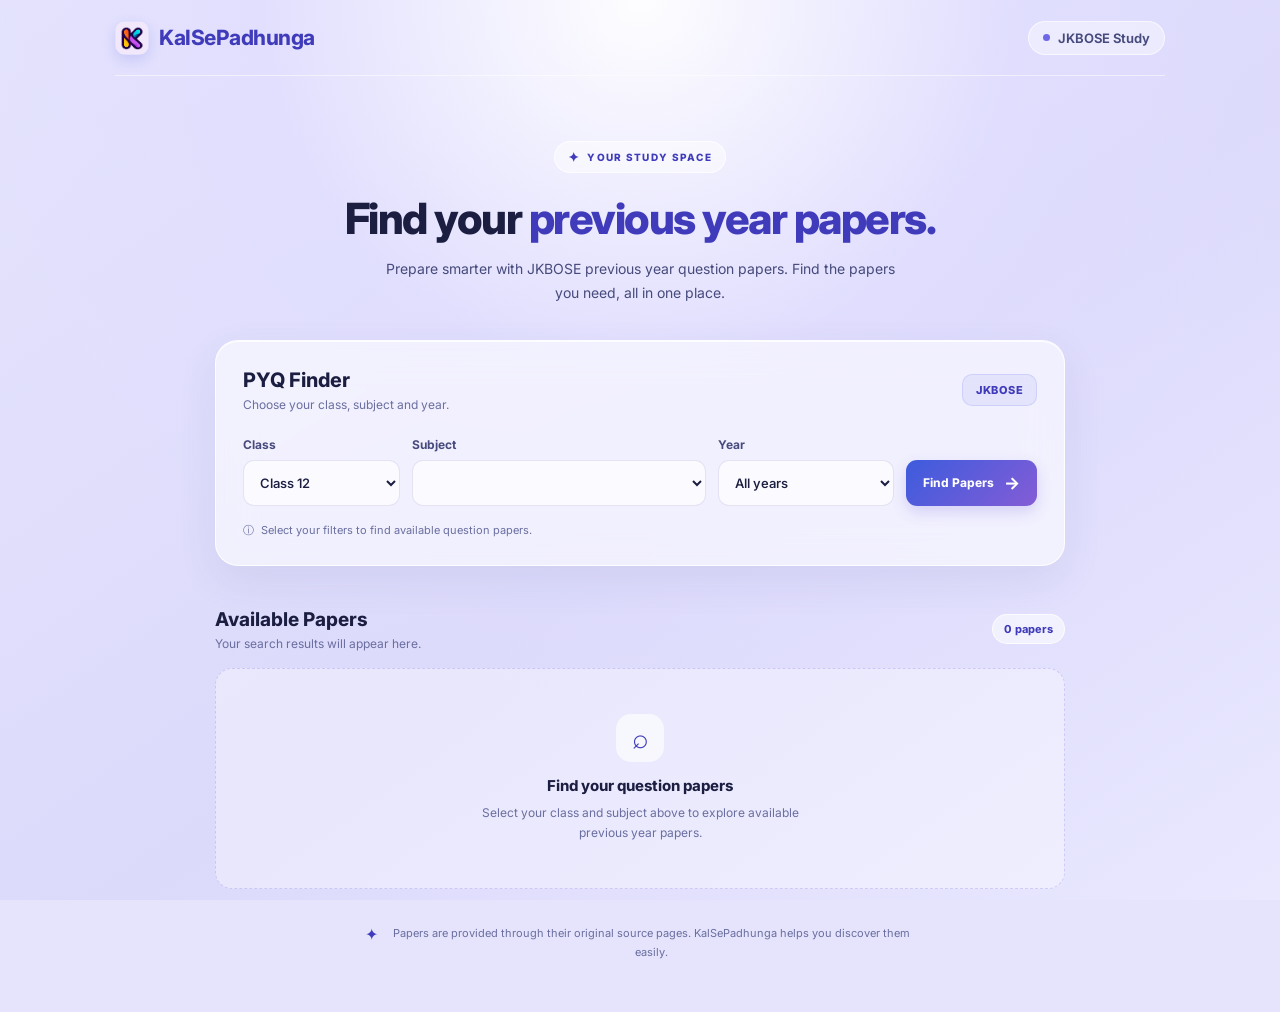
==== kalsepadhunga/index.html @ 2683ca88 "Add files via upload" ====
<!DOCTYPE html>
<html lang="en-IN">
<head>
    <meta charset="UTF-8">
    <meta name="viewport" content="width=device-width, initial-scale=1.0">

    <!-- Primary SEO -->
    <title>KalSePadhunga | JKBOSE Previous Year Question Papers</title>

    <meta
        name="description"
        content="Find JKBOSE Class 11 and Class 12 previous year question papers easily. Explore question papers by class, subject and year with KalSePadhunga."
    >

    <meta name="robots" content="index, follow">
    <meta name="theme-color" content="#e5e4fc">
    <meta name="application-name" content="KalSePadhunga">

    <link rel="canonical" href="https://kalsepadhunga.netlify.app/">

    <!-- Open Graph / Social Sharing -->
    <meta property="og:type" content="website">
    <meta property="og:site_name" content="KalSePadhunga">
    <meta
        property="og:title"
        content="KalSePadhunga | JKBOSE Previous Year Question Papers"
    >
    <meta
        property="og:description"
        content="Find JKBOSE previous year question papers by class, subject and year. Your papers, all in one place."
    >
    <meta property="og:image" content="https://kalsepadhunga.netlify.app/assets/logo.png">
    <meta property="og:image:alt" content="KalSePadhunga - JKBOSE PYQ Finder">

    <!-- Twitter Card -->
    <meta name="twitter:card" content="summary">
    <meta
        name="twitter:title"
        content="KalSePadhunga | JKBOSE PYQ Finder"
    >
    <meta
        name="twitter:description"
        content="Find JKBOSE previous year question papers easily with KalSePadhunga."
    >
    <meta name="twitter:image" content="https://kalsepadhunga.netlify.app/assets/logo.png">

    <!-- Favicons -->
    <link rel="icon" href="assets/favicon_io/favicon.ico" sizes="any">
    <link
        rel="icon"
        type="image/png"
        sizes="16x16"
        href="assets/favicon_io/favicon-16x16.png"
    >
    <link
        rel="icon"
        type="image/png"
        sizes="32x32"
        href="assets/favicon_io/favicon-32x32.png"
    >
    <link
        rel="apple-touch-icon"
        sizes="180x180"
        href="assets/favicon_io/apple-touch-icon.png"
    >
    <!-- <link rel="manifest" href="assets/favicon_io/site.webmanifest"> -->

    <!-- Android icons are referenced through site.webmanifest -->

    <!-- Fonts -->
    <link rel="preconnect" href="https://fonts.googleapis.com">
    <link rel="preconnect" href="https://fonts.gstatic.com" crossorigin>

    <link
        href="https://fonts.googleapis.com/css2?family=Inter:wght@400;500;600;700;800&display=swap"
        rel="stylesheet"
    >

    <!-- Stylesheet -->
    <link rel="stylesheet" href="css/style.css">

</head>

<body>

    <main class="study-page">

        <!-- Header -->
        <header class="study-header">

            <a href="index.html" class="study-brand" aria-label="KalSePadhunga Home">
                <span class="brand-mark">
                    <img
                        src="assets/logo.png"
                        alt="KalSePadhunga Logo"
                        width="32"
                        height="32" 
                    />
                </span>
                <span>KalSePadhunga</span>
            </a>

            <div class="study-header-label">
                <span class="header-dot"></span>
                JKBOSE Study
            </div>

        </header>


        <!-- Main Content -->
        <section class="study-container">

            <!-- Intro -->
            <div class="study-intro">

                <div class="study-eyebrow">
                    <span class="eyebrow-icon">✦</span>
                    YOUR STUDY SPACE
                </div>

                <h1>
                    Find your <span>previous year papers.</span>
                </h1>

                <p>
                    Prepare smarter with JKBOSE previous year question papers.
                    Find the papers you need, all in one place.
                </p>

            </div>


            <!-- Finder -->
            <section class="finder-card" aria-labelledby="finderTitle">

                <div class="finder-heading">

                    <div>
                        <h2 id="finderTitle">PYQ Finder</h2>
                        <p>Choose your class, subject and year.</p>
                    </div>

                    <div class="board-badge">
                        JKBOSE
                    </div>

                </div>


                <form id="pyqForm" class="finder-form">

                    <div class="filter-group">
                        <label for="classFilter">Class</label>

                        <select id="classFilter" required>
                            <option value="12" selected>Class 12</option>
                            <option value="11">Class 11</option>
                        </select>
                    </div>


                    <div class="filter-group subject-filter">
                        <label for="subjectFilter">Subject</label>

                        <select id="subjectFilter">
                            <option value="All">All</option>
                        </select>
                    </div>


                    <div class="filter-group">
                        <label for="yearFilter">Year</label>

                        <select id="yearFilter">
                            <option value="">All years</option>
                        </select>
                    </div>


                    <button
                        type="submit"
                        id="searchButton"
                        class="search-button"
                    >
                        <span class="search-button-text">Find Papers</span>
                        <span class="search-arrow">→</span>
                    </button>

                </form>


                <div class="finder-note">
                    <span>ⓘ</span>
                    Select your filters to find available question papers.
                </div>

            </section>


            <!-- Results -->
            <section
                class="results-section"
                aria-labelledby="resultsTitle"
            >

                <div class="results-header">

                    <div>
                        <h2 id="resultsTitle">Available Papers</h2>
                        <p id="resultsSubtitle">
                            Your search results will appear here.
                        </p>
                    </div>

                    <span
                        id="resultsCount"
                        class="results-count"
                    >
                        0 papers
                    </span>

                </div>


                <div
                    id="resultsContainer"
                    class="results-container"
                    aria-live="polite"
                    aria-atomic="false"
                >

                    <div class="empty-state">

                        <div class="empty-icon">⌕</div>

                        <h3>Find your question papers</h3>

                        <p>
                            Select your class and subject above to explore
                            available previous year papers.
                        </p>

                    </div>

                </div>

            </section>


            <!-- Footer note -->
            <div class="study-footer-note">

                <span>✦</span>

                <p>
                    Papers are provided through their original source pages.
                    KalSePadhunga helps you discover them easily.
                </p>

            </div>

        </section>

    </main>


    <!-- JavaScript -->
    <script src="js/app.js" defer></script>

</body>
</html>
---- kalsepadhunga/css/style.css ----
/* Predictable sizing prevents padding/borders from increasing element width. */
*,
*::before,
*::after {
    box-sizing: border-box;
}

html,
body {
    width: 100%;
    max-width: 100%;
    margin: 0;
    overflow-x: clip;
}

html,
body,
button,
input,
select,
textarea {
    font-family: 'Inter', sans-serif;
}

body {
    min-height: 100vh;
    font-weight: 400;
    color: var(--text-primary, #252743);

    /* Keep the lavender background fixed to the viewport while content scrolls. */
    background:
        radial-gradient(
            circle at 50% 0%,
            rgba(255,255,255,0.95) 0%,
            rgba(225,222,255,0.65) 34%,
            transparent 68%
        ),
        linear-gradient(
            145deg,
            #e5e4fc,
            #dcdafb 55%,
            #e9e8ff
        );
    background-repeat: no-repeat;
    background-position: center top;
    background-size: cover;
    background-attachment: fixed;
    background-color: #e5e4fc;
}

/* ============================================================
DERAGLE THEME VARIABLES
Only variables used by Study Page
============================================================ */

:root {
    --text-primary: hsl(235 42% 18%);
    --text-secondary: hsl(235 28% 38%);
    --text-muted: hsl(235 22% 52%);

    --brand-text: hsl(242 52% 48%);

    --primary: hsl(228 65% 55%);

    --gradient-btn:
        linear-gradient(
            135deg,
            hsl(228 70% 55%),
            hsl(260 60% 60%)
        );
}


/* ============================================================
DERAGLE — STUDY PAGE
Lavender Glass Theme
============================================================ */

.study-page {
    min-height: 100vh;
    width: 100%;
    max-width: 100%;
    min-width: 0;
    padding: 0 20px 50px;
    overflow-x: clip;
}


/* HEADER */

.study-header {
    max-width: 1050px;
    margin: auto;
    min-height: 76px;

    display: flex;
    align-items: center;
    justify-content: space-between;

    border-bottom: 1px solid rgba(255,255,255,0.55);
}

.study-brand {
    display: flex;
    align-items: center;
    gap: 10px;

    color: var(--brand-text, #5964e8);
    font-size: 21px;
    font-weight: 750;
    text-decoration: none;
    letter-spacing: -0.5px;
}

.brand-mark {
    width: 34px;
    height: 34px;

    display: grid;
    place-items: center;

    color: white;
    font-size: 19px;
    font-weight: 800;

    border-radius: 11px;
    /* background: var(--gradient-btn, linear-gradient(135deg, #5964e8, #7657e8)); */

    border: 1px solid var(--gradient-btn);

    overflow: hidden;
    box-shadow: 0 5px 13px rgba(89,100,232,0.20);
}

.study-header-label {
    display: flex;
    align-items: center;
    gap: 8px;

    padding: 8px 14px;

    color: var(--text-secondary, #555b80);
    font-size: 13px;
    font-weight: 650;

    background: rgba(255,255,255,0.42);
    border: 1px solid rgba(255,255,255,0.65);
    border-radius: 30px;
}

.header-dot {
    width: 7px;
    height: 7px;
    border-radius: 50%;
    background: #6d67e8;
}


/* MAIN CONTAINER */

.study-container {
    max-width: 850px;
    margin: 0 auto;
}


/* INTRO */

.study-intro {
    padding: 65px 0 34px;
    text-align: center;
}

.study-eyebrow {
    display: inline-flex;
    align-items: center;
    gap: 7px;

    padding: 7px 13px;

    color: var(--brand-text, #5964e8);
    font-size: 10px;
    font-weight: 800;
    letter-spacing: 1.3px;

    background: rgba(255,255,255,0.48);
    border: 1px solid rgba(255,255,255,0.75);
    border-radius: 30px;
}

.eyebrow-icon {
    font-size: 13px;
}

.study-intro h1 {
    margin: 20px 0 12px;

    color: var(--text-primary, #252743);
    font-size: clamp(30px, 5vw, 43px);
    line-height: 1.2;
    font-weight: 800;
    letter-spacing: -1.5px;
}

.study-intro h1 span {
    color: var(--brand-text, #5964e8);
}

.study-intro p {
    max-width: 510px;
    margin: auto;

    color: var(--text-secondary, #555b80);
    font-size: 14px;
    line-height: 1.75;
}


/* FINDER CARD */

.finder-card {
    padding: 27px;

    background: rgba(255,255,255,0.57);
    border: 1px solid rgba(255,255,255,0.82);
    border-radius: 23px;

    box-shadow:
        0 15px 40px rgba(70,76,140,0.09),
        inset 0 1px 0 rgba(255,255,255,0.8);

    backdrop-filter: blur(18px);
    -webkit-backdrop-filter: blur(18px);
}

.finder-heading {
    min-width: 0;
    display: flex;
    align-items: center;
    justify-content: space-between;
    gap: 15px;

    margin-bottom: 25px;
}

.finder-heading h2 {
    margin: 0 0 5px;

    color: var(--text-primary, #252743);
    font-size: 20px;
    font-weight: 750;
}

.finder-heading p {
    margin: 0;

    color: var(--text-muted, #777b9b);
    font-size: 12px;
}

.board-badge {
    padding: 8px 13px;

    color: var(--brand-text, #5964e8);
    font-size: 11px;
    font-weight: 800;
    letter-spacing: 0.5px;

    background: rgba(89,100,232,0.09);
    border: 1px solid rgba(89,100,232,0.16);
    border-radius: 10px;
}


/* FILTERS */

.finder-form {
    display: grid;
    grid-template-columns: minmax(0, 0.8fr) minmax(0, 1.5fr) minmax(0, 0.9fr) auto;
    min-width: 0;
    align-items: end;
    gap: 12px;
}

.filter-group {
    display: flex;
    flex-direction: column;
    gap: 8px;
    min-width: 0;
}

.filter-group label {
    color: var(--text-secondary, #555b80);
    font-size: 12px;
    font-weight: 700;
}

.filter-group select,
.filter-group input {
    width: 100%;
    max-width: 100%;
    height: 46px;
    min-width: 0;

    padding: 0 12px;

    color: var(--text-primary, #252743);
    font-family: inherit;
    font-size: 13px;
    font-weight: 550;

    background: rgba(255,255,255,0.68);
    border: 1px solid rgba(120,117,190,0.18);
    border-radius: 11px;
    outline: none;

    transition: 0.2s ease;
}

.filter-group select {
    cursor: pointer;
}

.filter-group input::placeholder {
    color: var(--text-muted, #8588a5);
}

.filter-group select:focus,
.filter-group input:focus {
    border-color: rgba(89,100,232,0.55);
    box-shadow: 0 0 0 3px rgba(89,100,232,0.08);
    background: rgba(255,255,255,0.9);
}


/* SEARCH BUTTON */

.search-button {
    height: 46px;
    padding: 0 17px;

    display: flex;
    align-items: center;
    justify-content: center;
    gap: 10px;

    color: white;
    font-family: inherit;
    font-size: 12px;
    font-weight: 750;
    white-space: nowrap;

    background: var(--gradient-btn, linear-gradient(135deg, #5964e8, #7657e8));
    border: none;
    border-radius: 11px;

    cursor: pointer;
    box-shadow: 0 6px 15px rgba(89,76,220,0.20);

    transition: 0.2s ease;
}

.search-button:hover {
    transform: translateY(-2px);
    box-shadow: 0 9px 19px rgba(89,76,220,0.27);
}

.search-button:disabled {
    opacity: 0.65;
    cursor: wait;
    transform: none;
}

.search-arrow {
    font-size: 17px;
}


/* FINDER NOTE */

.finder-note {
    display: flex;
    align-items: center;
    gap: 7px;

    margin-top: 17px;

    color: var(--text-muted, #777b9b);
    font-size: 11px;
}


/* RESULTS */

.results-section {
    margin-top: 42px;
}

.results-header {
    min-width: 0;
    display: flex;
    align-items: center;
    justify-content: space-between;
    gap: 15px;

    margin-bottom: 17px;
}

.results-header h2 {
    margin: 0 0 5px;

    color: var(--text-primary, #252743);
    font-size: 19px;
    font-weight: 750;
}

.results-header p {
    margin: 0;

    color: var(--text-muted, #777b9b);
    font-size: 12px;
}

.results-count {
    padding: 7px 11px;

    color: var(--brand-text, #5964e8);
    font-size: 11px;
    font-weight: 750;
    white-space: nowrap;

    background: rgba(255,255,255,0.55);
    border: 1px solid rgba(255,255,255,0.78);
    border-radius: 30px;
}


/* RESULT CARD */

.results-container {
    width: 100%;
    min-width: 0;
    display: flex;
    flex-direction: column;
    gap: 12px;
}

.paper-card {
    width: 100%;
    min-width: 0;
    display: flex;
    align-items: center;
    justify-content: space-between;
    gap: 15px;

    padding: 17px 19px;

    background: rgba(255,255,255,0.61);
    border: 1px solid rgba(255,255,255,0.82);
    border-radius: 16px;

    box-shadow: 0 6px 18px rgba(70,76,140,0.055);

    transition: 0.2s ease;
}

.paper-card:hover {
    transform: translateY(-2px);
    border-color: rgba(126,112,230,0.35);
    box-shadow: 0 10px 23px rgba(70,76,140,0.10);
}

.paper-info {
    min-width: 0;
    overflow-wrap: anywhere;
}

.paper-subject {
    margin: 0 0 9px;

    color: var(--text-primary, #252743);
    font-size: 15px;
    font-weight: 750;
}

.paper-meta {
    display: flex;
    align-items: center;
    flex-wrap: wrap;
    gap: 7px;
}

.paper-meta span {
    padding: 5px 9px;

    color: var(--text-secondary, #555b80);
    font-size: 10px;
    font-weight: 650;

    background: rgba(89,100,232,0.07);
    border: 1px solid rgba(89,100,232,0.10);
    border-radius: 7px;
}

.paper-year {
    color: var(--brand-text, #5964e8) !important;
    background: rgba(89,100,232,0.12) !important;
}

.view-paper-button {
    flex-shrink: 0;

    padding: 10px 14px;

    display: inline-flex;
    align-items: center;
    gap: 8px;

    color: var(--brand-text, #5964e8);
    font-size: 11px;
    font-weight: 750;
    text-decoration: none;
    white-space: nowrap;

    background: rgba(255,255,255,0.65);
    border: 1px solid rgba(89,100,232,0.20);
    border-radius: 10px;

    transition: 0.2s ease;
}

.view-paper-button:hover {
    color: white;
    background: var(--gradient-btn, linear-gradient(135deg, #5964e8, #7657e8));
    border-color: transparent;
}


/* EMPTY / LOADING / ERROR */

.empty-state {
    padding: 45px 20px;
    text-align: center;

    background: rgba(255,255,255,0.35);
    border: 1px dashed rgba(126,112,230,0.28);
    border-radius: 17px;
}

.empty-icon {
    width: 48px;
    height: 48px;

    display: grid;
    place-items: center;

    margin: 0 auto 14px;

    color: var(--brand-text, #5964e8);
    font-size: 28px;

    background: rgba(255,255,255,0.65);
    border-radius: 15px;
}

.empty-state h3 {
    margin: 0 0 8px;

    color: var(--text-primary, #252743);
    font-size: 15px;
    font-weight: 750;
}

.empty-state p {
    max-width: 350px;
    margin: auto;

    color: var(--text-muted, #777b9b);
    font-size: 12px;
    line-height: 1.7;
}

.empty-state.error h3 {
    color: #b34e62;
}

.loading-indicator {
    padding: 35px 15px;
    text-align: center;

    color: var(--text-secondary, #555b80);
    font-size: 12px;
}

.loading-spinner {
    width: 25px;
    height: 25px;

    margin: 0 auto 12px;

    border: 3px solid rgba(89,100,232,0.15);
    border-top-color: var(--primary, #5964e8);
    border-radius: 50%;

    animation: study-spin 0.7s linear infinite;
}

@keyframes study-spin {
    to {
        transform: rotate(360deg);
    }
}


/* FOOTER NOTE */

.study-footer-note {
    display: flex;
    align-items: flex-start;
    justify-content: center;
    gap: 9px;

    max-width: 550px;
    margin: 35px auto 0;

    color: var(--text-muted, #777b9b);
    text-align: center;
}

.study-footer-note span {
    color: var(--brand-text, #5964e8);
}

.study-footer-note p {
    margin: 0;
    font-size: 11px;
    line-height: 1.7;
}


/* RESPONSIVE */

@media (max-width: 700px) {

    .study-page {
        padding: 0 15px 35px;
    }

    .study-header {
        min-height: 65px;
    }

    .study-intro {
        padding: 48px 0 27px;
    }

    .study-intro h1 {
        letter-spacing: -1px;
    }

    .finder-card {
        padding: 21px 17px;
        border-radius: 19px;
    }

    .finder-form {
        grid-template-columns: 1fr 1fr;
    }

    .subject-filter {
        grid-column: 1 / -1;
        grid-row: 1;
    }

    .search-button {
        width: 100%;
    }

    .paper-card {
        padding: 15px;
    }
}


@media (max-width: 420px) {

    .finder-form {
        grid-template-columns: 1fr;
    }

    .subject-filter {
        grid-column: auto;
    }

    .finder-heading h2 {
        font-size: 18px;
    }

    .paper-card {
        align-items: flex-start;
        flex-direction: column;
    }

    .view-paper-button {
        width: 100%;
        justify-content: center;
    }

    .results-header h2 {
        font-size: 17px;
    }
}


/* removing header label when width is less than 400px */
@media (max-width: 400px) {
    .study-header-label {
        display: none;
    }
}
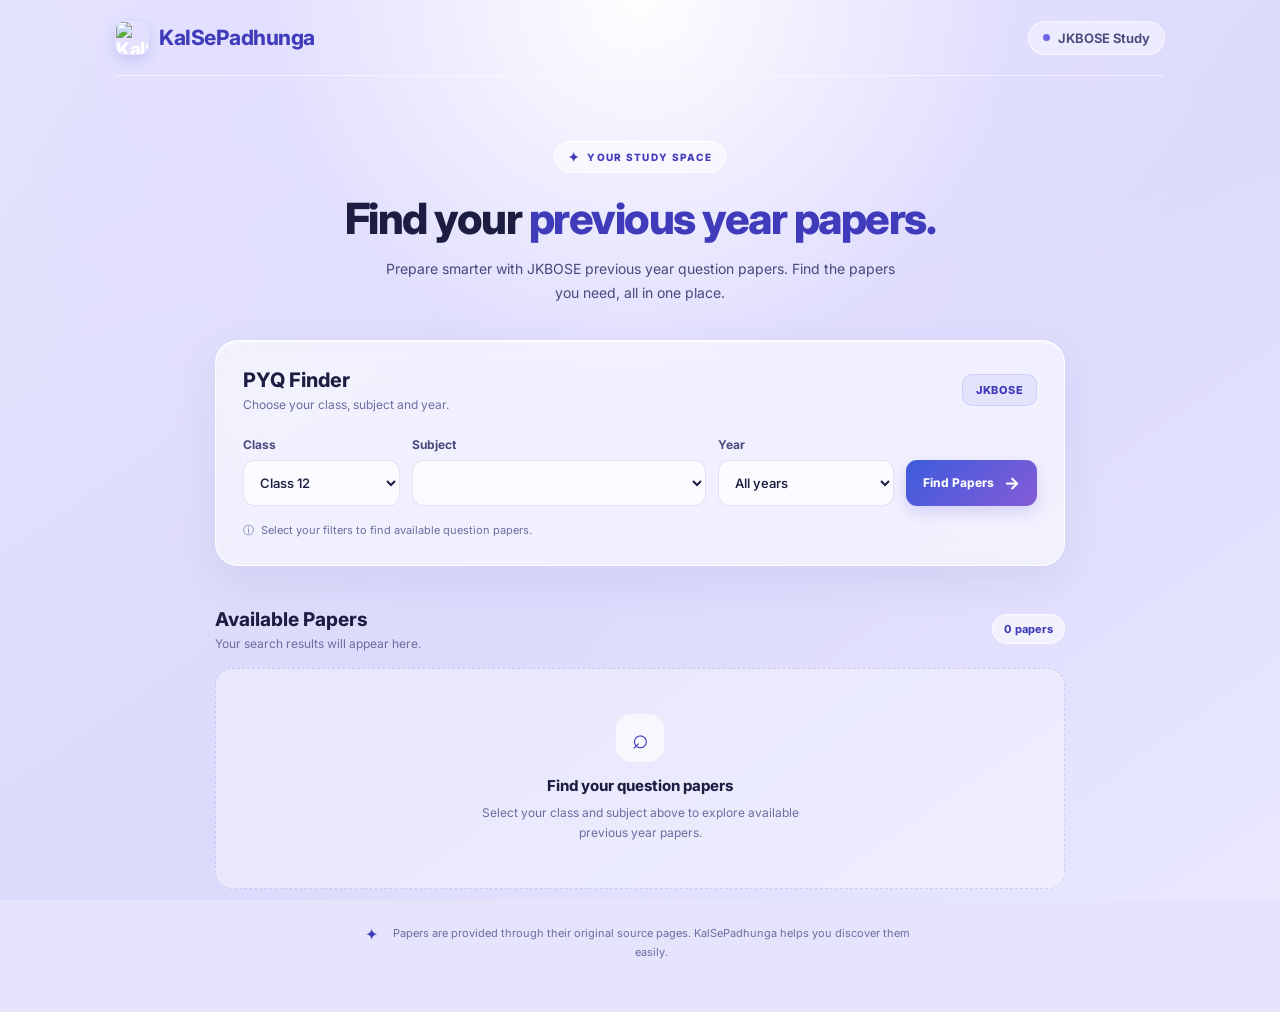
==== commit 44aacba5: "Update index.html" ====
--- a/kalsepadhunga/index.html
+++ b/kalsepadhunga/index.html
@@ -92,7 +92,7 @@
             <a href="index.html" class="study-brand" aria-label="KalSePadhunga Home">
                 <span class="brand-mark">
                     <img
-                        src="assets/logo.png"
+                        src="assets/favicon_io/"android-chrome-192x192.png"
                         alt="KalSePadhunga Logo"
                         width="32"
                         height="32" 
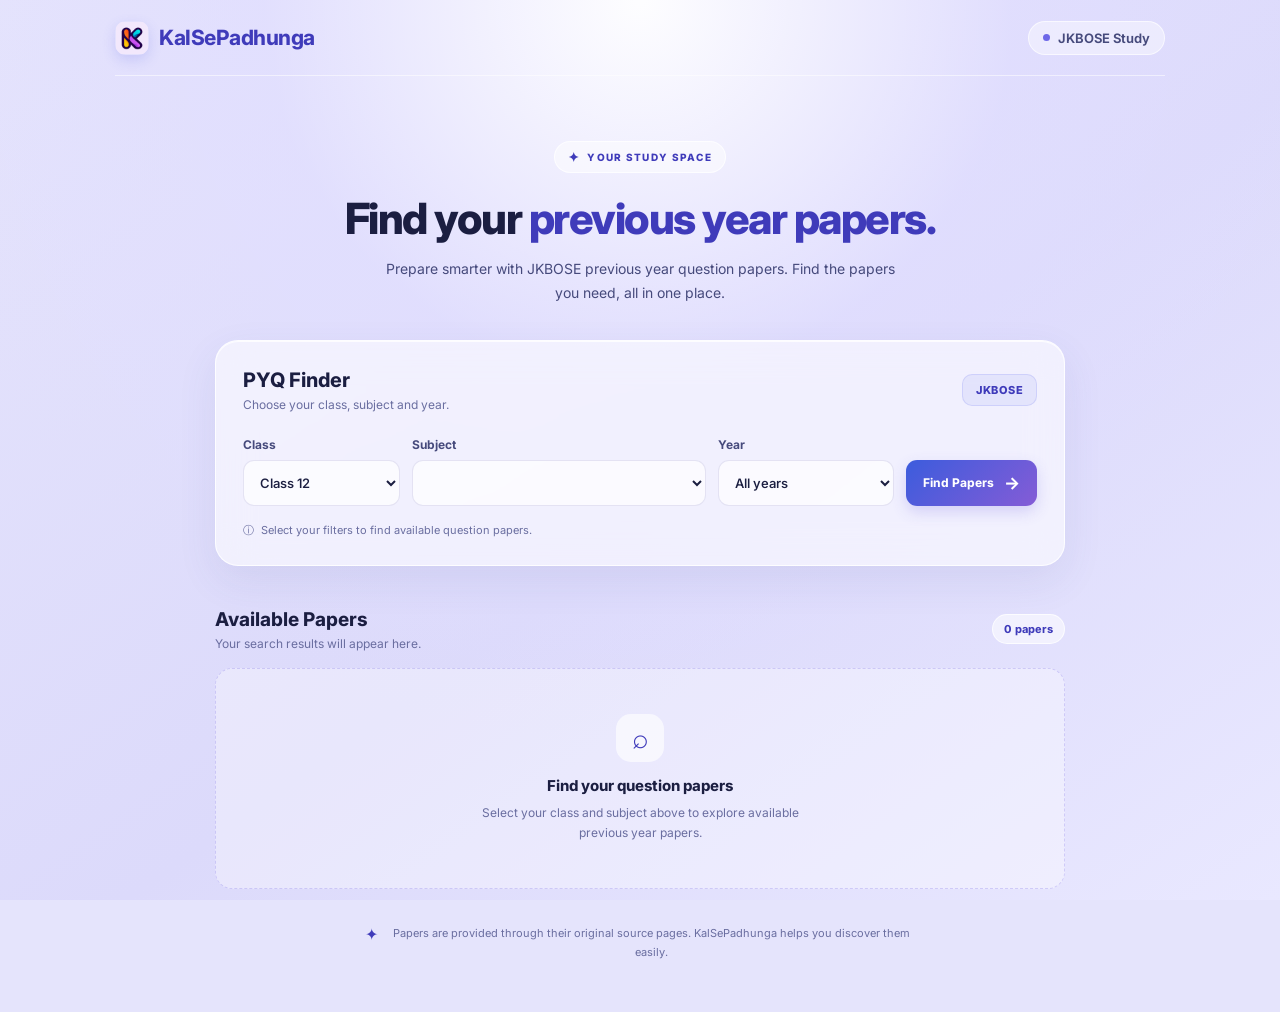
==== commit 88aaeadc: "Update index.html" ====
--- a/kalsepadhunga/index.html
+++ b/kalsepadhunga/index.html
@@ -92,7 +92,7 @@
             <a href="index.html" class="study-brand" aria-label="KalSePadhunga Home">
                 <span class="brand-mark">
                     <img
-                        src="assets/favicon_io/"android-chrome-192x192.png"
+                        src="assets/favicon_io/android-chrome-192x192.png"
                         alt="KalSePadhunga Logo"
                         width="32"
                         height="32" 
